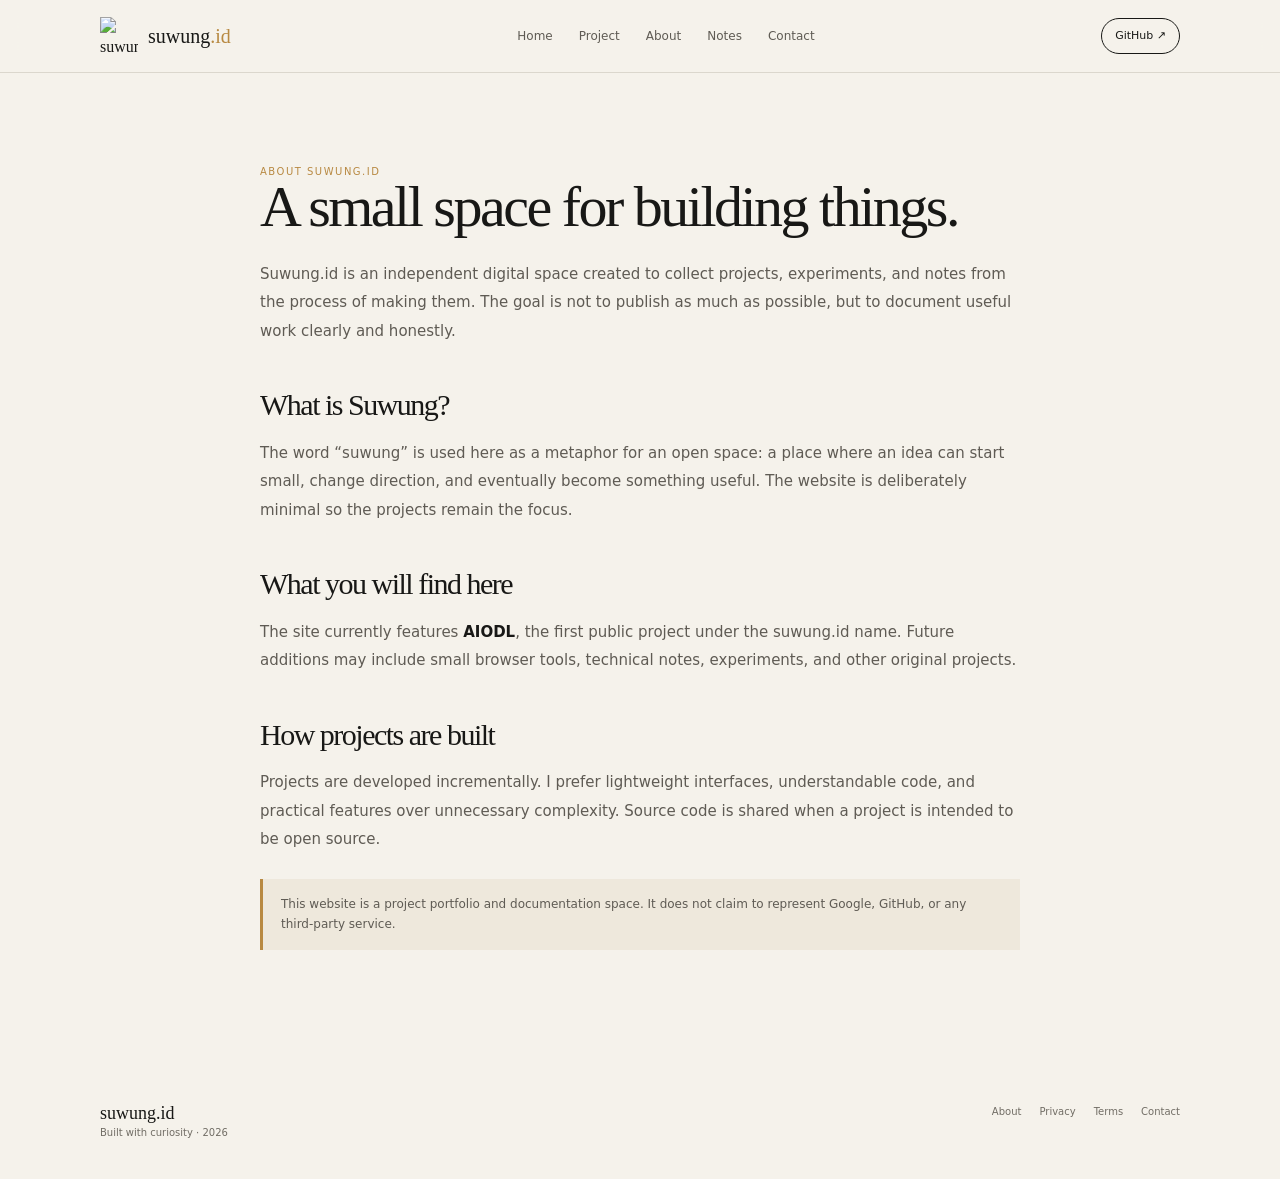
==== about.html @ a3c25878 "hehe" ====
<!doctype html>
<html lang="id">
<head>
<meta charset="utf-8"><meta name="viewport" content="width=device-width,initial-scale=1">
<meta name="description" content="Learn about suwung.id, its purpose, projects, and approach to building independent web projects.">
<meta name="robots" content="index,follow">
<meta name="theme-color" content="#f5f2eb">
<title>About — suwung.id</title>
<link rel="icon" type="image/png" href="assets/s-mark.png">
<link rel="stylesheet" href="assets/style.css">
</head>
<body>
<nav class="nav"><div class="wrap nav-in">
<a class="brand" href="index.html"><img src="assets/s-mark.png" alt="suwung.id"><span class="brand-name">suwung<span>.id</span></span></a>
<div class="links"><a href="index.html">Home</a><a href="index.html#project">Project</a><a href="about.html">About</a><a href="notes.html">Notes</a><a href="contact.html">Contact</a></div>
<a class="nav-btn" href="https://github.com/suwungdev" target="_blank" rel="noopener">GitHub ↗</a>
</div></nav>
<main>
<section class="section"><div class="wrap article">
<div class="article-meta">About suwung.id</div><h1>A small space for building things.</h1>
<p>Suwung.id is an independent digital space created to collect projects, experiments, and notes from the process of making them. The goal is not to publish as much as possible, but to document useful work clearly and honestly.</p>
<h2>What is Suwung?</h2><p>The word “suwung” is used here as a metaphor for an open space: a place where an idea can start small, change direction, and eventually become something useful. The website is deliberately minimal so the projects remain the focus.</p>
<h2>What you will find here</h2><p>The site currently features <strong>AIODL</strong>, the first public project under the suwung.id name. Future additions may include small browser tools, technical notes, experiments, and other original projects.</p>
<h2>How projects are built</h2><p>Projects are developed incrementally. I prefer lightweight interfaces, understandable code, and practical features over unnecessary complexity. Source code is shared when a project is intended to be open source.</p>
<div class="notice">This website is a project portfolio and documentation space. It does not claim to represent Google, GitHub, or any third-party service.</div>
</div></section>
</main>
<footer><div class="wrap foot"><div><div class="foot-brand">suwung.id</div><div>Built with curiosity · 2026</div></div><div class="foot-links"><a href="about.html">About</a><a href="privacy.html">Privacy</a><a href="terms.html">Terms</a><a href="contact.html">Contact</a></div></div></footer>
</body></html>
---- assets/style.css ----
:root{--bg:#f5f2eb;--paper:#fcfaf5;--ink:#181816;--muted:#716d65;--line:#d9d4ca;--gold:#b88942;--dark:#1b1a18;--white:#fffdf8;--serif:Georgia,"Times New Roman",serif;--sans:Inter,system-ui,-apple-system,BlinkMacSystemFont,"Segoe UI",sans-serif}
*{box-sizing:border-box}html{scroll-behavior:smooth}body{margin:0;background:var(--bg);color:var(--ink);font-family:var(--sans);line-height:1.7;-webkit-font-smoothing:antialiased}a{color:inherit;text-decoration:none}img{max-width:100%}.wrap{width:min(1080px,calc(100% - 36px));margin:auto}
.nav{position:sticky;top:0;z-index:20;background:rgba(245,242,235,.92);backdrop-filter:blur(14px);border-bottom:1px solid rgba(217,212,202,.9)}.nav-in{height:72px;display:flex;align-items:center;justify-content:space-between;gap:20px}.brand{display:flex;align-items:center;gap:10px;font-family:var(--serif)}.brand img{width:38px;height:38px;object-fit:contain}.brand-name{font-size:20px}.brand-name b{font-weight:500}.brand-name span{color:var(--gold)}.links{display:flex;gap:26px;color:#5f5b54;font-size:12px}.links a:hover{color:var(--ink)}.nav-btn{border:1px solid var(--ink);border-radius:999px;padding:8px 13px;font-size:11px}.nav-btn:hover{background:var(--ink);color:var(--white)}
.hero{padding:90px 0 105px;display:grid;grid-template-columns:1.08fr .92fr;gap:70px;align-items:center}.eyebrow,.kicker{font-size:9px;letter-spacing:2.5px;text-transform:uppercase;color:var(--gold);font-weight:700}.eyebrow{display:flex;align-items:center;gap:10px;margin-bottom:20px}.eyebrow:before{content:"";width:28px;height:1px;background:var(--gold)}h1,h2,h3{font-family:var(--serif);font-weight:500}h1{font-size:clamp(54px,7vw,84px);line-height:.93;letter-spacing:-4px;margin:0 0 26px}h1 em{font-style:italic;color:#6e6a62}.lead{font-size:15px;color:var(--muted);max-width:540px;line-height:1.85}.actions{display:flex;gap:10px;flex-wrap:wrap;margin-top:28px}.btn{display:inline-flex;align-items:center;justify-content:center;border:1px solid var(--ink);border-radius:999px;min-height:42px;padding:0 17px;font-size:11px}.btn.dark{background:var(--ink);color:var(--white)}.btn.light:hover{background:var(--white)}
.visual{height:455px;background:var(--dark);border-radius:220px 220px 20px 20px;position:relative;overflow:hidden}.visual:before{content:"";position:absolute;inset:0;background:radial-gradient(circle at 68% 27%,rgba(184,137,66,.24),transparent 24%)}.arch{position:absolute;width:62%;height:78%;left:19%;bottom:0;border:17px solid #2d2b27;border-bottom:0;border-radius:180px 180px 0 0}.arch:after{content:"";position:absolute;left:25%;right:25%;top:16%;bottom:0;background:linear-gradient(#d7cdbc,#8c8170)}.sun{position:absolute;width:54px;height:54px;border-radius:50%;background:#d6b878;right:20%;top:25%;box-shadow:0 0 55px rgba(214,184,120,.25)}.visual-label{position:absolute;bottom:22px;left:24px;color:#aaa49a;font-size:9px;letter-spacing:2px}
.section{padding:90px 0}.border{border-top:1px solid var(--line);border-bottom:1px solid var(--line)}h2{font-size:42px;line-height:1.05;letter-spacing:-1.5px;margin:8px 0 18px}.grid2{display:grid;grid-template-columns:.85fr 1.15fr;gap:90px}.serif-lead{font:500 27px/1.35 var(--serif);margin:0}.serif-lead em{color:var(--gold)}.muted{color:var(--muted);font-size:13px;line-height:1.85}.stats{display:flex;gap:40px;margin-top:30px}.stats strong{display:block;font:500 27px var(--serif)}.stats span{font-size:9px;text-transform:uppercase;letter-spacing:1.3px;color:var(--muted)}
.project{background:var(--dark);color:var(--white)}.project .muted{color:#aaa49a}.project-top{display:flex;align-items:end;justify-content:space-between;gap:30px;margin-bottom:30px}.project-top h2{margin:7px 0 0}.project-card{display:grid;grid-template-columns:1.1fr .9fr;border:1px solid #3b3833;border-radius:22px;overflow:hidden;background:#201f1c}.project-info{padding:42px}.number{font:13px var(--serif);color:#847c70}.project-title{font-size:45px;letter-spacing:-1.5px;margin:48px 0 12px}.project-title span{color:#d0ae76}.tags{display:flex;gap:7px;flex-wrap:wrap;margin-top:20px}.tag{font-size:9px;border:1px solid #4a463f;border-radius:999px;padding:4px 8px;color:#c8c0b4}.preview{min-height:380px;background:#131210;display:grid;place-items:center;padding:28px}.browser{width:min(100%,370px);border:1px solid #403c36;border-radius:12px;overflow:hidden}.browser-bar{height:27px;background:#24221f;border-bottom:1px solid #37332e;padding:0 10px;display:flex;align-items:center;gap:5px}.dot{width:6px;height:6px;border-radius:50%;background:#666}.screen{aspect-ratio:1.35;background:#f5f3ee;color:#181816;padding:27px 20px}.screen-logo{font:13px var(--serif);margin-bottom:35px}.screen-title{font:28px/.95 var(--serif)}.screen-line{width:65%;height:7px;border-radius:8px;background:#ddd7cc;margin-top:18px}.screen-btn{width:82px;height:25px;background:#181816;border-radius:20px;margin-top:20px}
.article{max-width:760px}.article h1{font-size:58px;letter-spacing:-2.5px}.article h2{font-size:30px;margin-top:44px}.article p,.article li{font-size:15px;color:#5f5b54;line-height:1.9}.article strong{color:var(--ink)}.article ul{padding-left:22px}.article-meta{color:var(--gold);font-size:10px;text-transform:uppercase;letter-spacing:1.5px}
.cards{display:grid;grid-template-columns:repeat(2,1fr);gap:14px}.card{border:1px solid var(--line);background:var(--paper);border-radius:16px;padding:24px}.card h3{font-size:24px;margin:6px 0}.card p{font-size:12px;color:var(--muted);margin:0}.card:hover{border-color:#bca982}
.notice{border-left:3px solid var(--gold);padding:15px 18px;background:#eee8dc;color:#5f5b54;font-size:12px;margin:25px 0}
footer{padding:38px 0}.foot{display:flex;justify-content:space-between;gap:20px;color:var(--muted);font-size:10px}.foot-brand{font:18px var(--serif);color:var(--ink)}.foot-links{display:flex;gap:18px}.foot-links a:hover{color:var(--ink)}
@media(max-width:850px){.links{display:none}.hero{grid-template-columns:1fr;gap:45px;padding:65px 0 75px}.visual{height:360px;max-width:620px;width:100%;margin:auto}.grid2{grid-template-columns:1fr;gap:35px}.project-card{grid-template-columns:1fr}.preview{min-height:300px}}
@media(max-width:560px){.wrap{width:calc(100% - 28px)}.nav-in{height:66px}.brand img{width:35px;height:35px}.brand-name{font-size:19px}.nav-btn{display:none}.hero{padding:55px 0 68px}h1{font-size:53px;letter-spacing:-3px}.lead{font-size:13px}.visual{height:320px;border-radius:165px 165px 18px 18px}.section{padding:70px 0}h2{font-size:36px}.serif-lead{font-size:24px}.stats{gap:24px}.project-info{padding:27px 23px}.project-title{font-size:38px;margin-top:40px}.preview{min-height:260px;padding:20px}.article h1{font-size:44px}.article h2{font-size:27px}.article p,.article li{font-size:14px}.cards{grid-template-columns:1fr}.foot{display:block}.foot-links{margin-top:15px}}
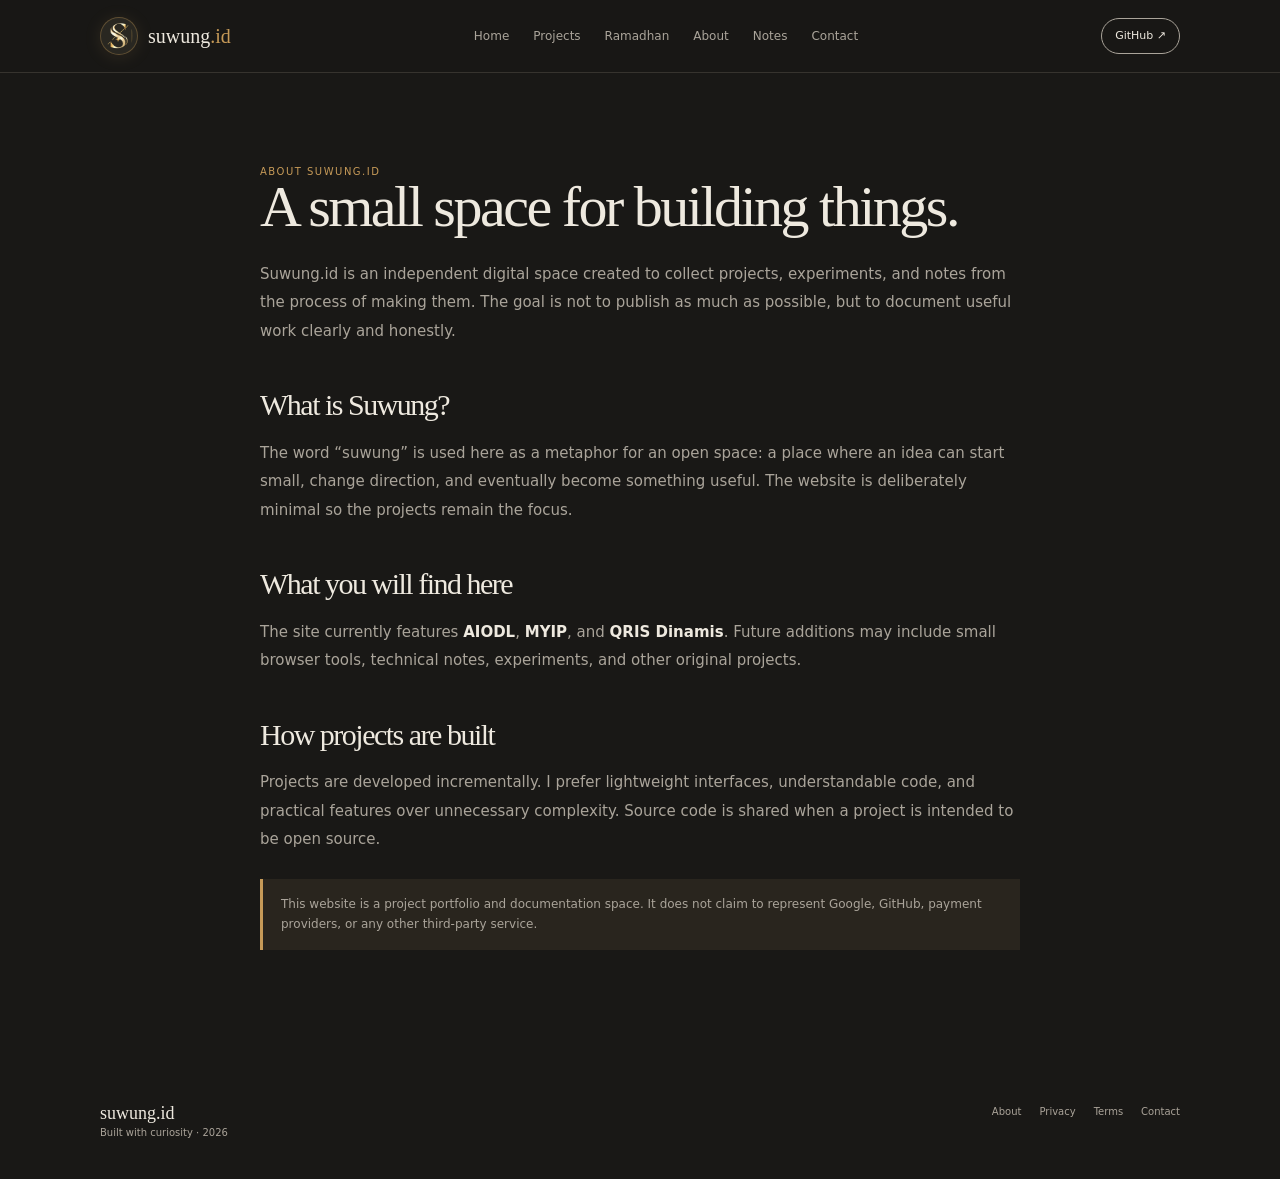
==== commit 1c41a0a9: "update projects and ramadhan 2027" ====
--- a/about.html
+++ b/about.html
@@ -1,10 +1,12 @@
 <!doctype html>
 <html lang="id">
 <head>
-<meta charset="utf-8"><meta name="viewport" content="width=device-width,initial-scale=1">
-<meta name="description" content="Learn about suwung.id, its purpose, projects, and approach to building independent web projects.">
+<meta charset="utf-8">
+<meta name="viewport" content="width=device-width,initial-scale=1">
+<meta name="description" content="About Suwung.id, an independent space for projects, experiments, and technical notes.">
 <meta name="robots" content="index,follow">
-<meta name="theme-color" content="#f5f2eb">
+<meta name="google-adsense-account" content="ca-pub-9232296321250001">
+<meta name="theme-color" content="#191816">
 <title>About — suwung.id</title>
 <link rel="icon" type="image/png" href="assets/s-mark.png">
 <link rel="stylesheet" href="assets/style.css">
@@ -12,18 +14,23 @@
 <body>
 <nav class="nav"><div class="wrap nav-in">
 <a class="brand" href="index.html"><img src="assets/s-mark.png" alt="suwung.id"><span class="brand-name">suwung<span>.id</span></span></a>
-<div class="links"><a href="index.html">Home</a><a href="index.html#project">Project</a><a href="about.html">About</a><a href="notes.html">Notes</a><a href="contact.html">Contact</a></div>
-<a class="nav-btn" href="https://github.com/suwungdev" target="_blank" rel="noopener">GitHub ↗</a>
+<div class="links"><a href="index.html">Home</a><a href="index.html#project">Projects</a><a href="ramadhan-2027.html">Ramadhan</a><a href="about.html">About</a><a href="notes.html">Notes</a><a href="contact.html">Contact</a></div>
+<a class="nav-btn" href="https://github.com/suwungdev" target="_blank" rel="noopener noreferrer">GitHub ↗</a>
 </div></nav>
 <main>
 <section class="section"><div class="wrap article">
-<div class="article-meta">About suwung.id</div><h1>A small space for building things.</h1>
+<div class="article-meta">About suwung.id</div>
+<h1>A small space for building things.</h1>
 <p>Suwung.id is an independent digital space created to collect projects, experiments, and notes from the process of making them. The goal is not to publish as much as possible, but to document useful work clearly and honestly.</p>
-<h2>What is Suwung?</h2><p>The word “suwung” is used here as a metaphor for an open space: a place where an idea can start small, change direction, and eventually become something useful. The website is deliberately minimal so the projects remain the focus.</p>
-<h2>What you will find here</h2><p>The site currently features <strong>AIODL</strong>, the first public project under the suwung.id name. Future additions may include small browser tools, technical notes, experiments, and other original projects.</p>
-<h2>How projects are built</h2><p>Projects are developed incrementally. I prefer lightweight interfaces, understandable code, and practical features over unnecessary complexity. Source code is shared when a project is intended to be open source.</p>
-<div class="notice">This website is a project portfolio and documentation space. It does not claim to represent Google, GitHub, or any third-party service.</div>
+<h2>What is Suwung?</h2>
+<p>The word “suwung” is used here as a metaphor for an open space: a place where an idea can start small, change direction, and eventually become something useful. The website is deliberately minimal so the projects remain the focus.</p>
+<h2>What you will find here</h2>
+<p>The site currently features <strong>AIODL</strong>, <strong>MYIP</strong>, and <strong>QRIS Dinamis</strong>. Future additions may include small browser tools, technical notes, experiments, and other original projects.</p>
+<h2>How projects are built</h2>
+<p>Projects are developed incrementally. I prefer lightweight interfaces, understandable code, and practical features over unnecessary complexity. Source code is shared when a project is intended to be open source.</p>
+<div class="notice">This website is a project portfolio and documentation space. It does not claim to represent Google, GitHub, payment providers, or any other third-party service.</div>
 </div></section>
 </main>
 <footer><div class="wrap foot"><div><div class="foot-brand">suwung.id</div><div>Built with curiosity · 2026</div></div><div class="foot-links"><a href="about.html">About</a><a href="privacy.html">Privacy</a><a href="terms.html">Terms</a><a href="contact.html">Contact</a></div></div></footer>
-</body></html>+</body>
+</html>
--- a/assets/style.css
+++ b/assets/style.css
@@ -1,14 +1,705 @@
-
-:root{--bg:#f5f2eb;--paper:#fcfaf5;--ink:#181816;--muted:#716d65;--line:#d9d4ca;--gold:#b88942;--dark:#1b1a18;--white:#fffdf8;--serif:Georgia,"Times New Roman",serif;--sans:Inter,system-ui,-apple-system,BlinkMacSystemFont,"Segoe UI",sans-serif}
-*{box-sizing:border-box}html{scroll-behavior:smooth}body{margin:0;background:var(--bg);color:var(--ink);font-family:var(--sans);line-height:1.7;-webkit-font-smoothing:antialiased}a{color:inherit;text-decoration:none}img{max-width:100%}.wrap{width:min(1080px,calc(100% - 36px));margin:auto}
-.nav{position:sticky;top:0;z-index:20;background:rgba(245,242,235,.92);backdrop-filter:blur(14px);border-bottom:1px solid rgba(217,212,202,.9)}.nav-in{height:72px;display:flex;align-items:center;justify-content:space-between;gap:20px}.brand{display:flex;align-items:center;gap:10px;font-family:var(--serif)}.brand img{width:38px;height:38px;object-fit:contain}.brand-name{font-size:20px}.brand-name b{font-weight:500}.brand-name span{color:var(--gold)}.links{display:flex;gap:26px;color:#5f5b54;font-size:12px}.links a:hover{color:var(--ink)}.nav-btn{border:1px solid var(--ink);border-radius:999px;padding:8px 13px;font-size:11px}.nav-btn:hover{background:var(--ink);color:var(--white)}
-.hero{padding:90px 0 105px;display:grid;grid-template-columns:1.08fr .92fr;gap:70px;align-items:center}.eyebrow,.kicker{font-size:9px;letter-spacing:2.5px;text-transform:uppercase;color:var(--gold);font-weight:700}.eyebrow{display:flex;align-items:center;gap:10px;margin-bottom:20px}.eyebrow:before{content:"";width:28px;height:1px;background:var(--gold)}h1,h2,h3{font-family:var(--serif);font-weight:500}h1{font-size:clamp(54px,7vw,84px);line-height:.93;letter-spacing:-4px;margin:0 0 26px}h1 em{font-style:italic;color:#6e6a62}.lead{font-size:15px;color:var(--muted);max-width:540px;line-height:1.85}.actions{display:flex;gap:10px;flex-wrap:wrap;margin-top:28px}.btn{display:inline-flex;align-items:center;justify-content:center;border:1px solid var(--ink);border-radius:999px;min-height:42px;padding:0 17px;font-size:11px}.btn.dark{background:var(--ink);color:var(--white)}.btn.light:hover{background:var(--white)}
-.visual{height:455px;background:var(--dark);border-radius:220px 220px 20px 20px;position:relative;overflow:hidden}.visual:before{content:"";position:absolute;inset:0;background:radial-gradient(circle at 68% 27%,rgba(184,137,66,.24),transparent 24%)}.arch{position:absolute;width:62%;height:78%;left:19%;bottom:0;border:17px solid #2d2b27;border-bottom:0;border-radius:180px 180px 0 0}.arch:after{content:"";position:absolute;left:25%;right:25%;top:16%;bottom:0;background:linear-gradient(#d7cdbc,#8c8170)}.sun{position:absolute;width:54px;height:54px;border-radius:50%;background:#d6b878;right:20%;top:25%;box-shadow:0 0 55px rgba(214,184,120,.25)}.visual-label{position:absolute;bottom:22px;left:24px;color:#aaa49a;font-size:9px;letter-spacing:2px}
-.section{padding:90px 0}.border{border-top:1px solid var(--line);border-bottom:1px solid var(--line)}h2{font-size:42px;line-height:1.05;letter-spacing:-1.5px;margin:8px 0 18px}.grid2{display:grid;grid-template-columns:.85fr 1.15fr;gap:90px}.serif-lead{font:500 27px/1.35 var(--serif);margin:0}.serif-lead em{color:var(--gold)}.muted{color:var(--muted);font-size:13px;line-height:1.85}.stats{display:flex;gap:40px;margin-top:30px}.stats strong{display:block;font:500 27px var(--serif)}.stats span{font-size:9px;text-transform:uppercase;letter-spacing:1.3px;color:var(--muted)}
-.project{background:var(--dark);color:var(--white)}.project .muted{color:#aaa49a}.project-top{display:flex;align-items:end;justify-content:space-between;gap:30px;margin-bottom:30px}.project-top h2{margin:7px 0 0}.project-card{display:grid;grid-template-columns:1.1fr .9fr;border:1px solid #3b3833;border-radius:22px;overflow:hidden;background:#201f1c}.project-info{padding:42px}.number{font:13px var(--serif);color:#847c70}.project-title{font-size:45px;letter-spacing:-1.5px;margin:48px 0 12px}.project-title span{color:#d0ae76}.tags{display:flex;gap:7px;flex-wrap:wrap;margin-top:20px}.tag{font-size:9px;border:1px solid #4a463f;border-radius:999px;padding:4px 8px;color:#c8c0b4}.preview{min-height:380px;background:#131210;display:grid;place-items:center;padding:28px}.browser{width:min(100%,370px);border:1px solid #403c36;border-radius:12px;overflow:hidden}.browser-bar{height:27px;background:#24221f;border-bottom:1px solid #37332e;padding:0 10px;display:flex;align-items:center;gap:5px}.dot{width:6px;height:6px;border-radius:50%;background:#666}.screen{aspect-ratio:1.35;background:#f5f3ee;color:#181816;padding:27px 20px}.screen-logo{font:13px var(--serif);margin-bottom:35px}.screen-title{font:28px/.95 var(--serif)}.screen-line{width:65%;height:7px;border-radius:8px;background:#ddd7cc;margin-top:18px}.screen-btn{width:82px;height:25px;background:#181816;border-radius:20px;margin-top:20px}
-.article{max-width:760px}.article h1{font-size:58px;letter-spacing:-2.5px}.article h2{font-size:30px;margin-top:44px}.article p,.article li{font-size:15px;color:#5f5b54;line-height:1.9}.article strong{color:var(--ink)}.article ul{padding-left:22px}.article-meta{color:var(--gold);font-size:10px;text-transform:uppercase;letter-spacing:1.5px}
-.cards{display:grid;grid-template-columns:repeat(2,1fr);gap:14px}.card{border:1px solid var(--line);background:var(--paper);border-radius:16px;padding:24px}.card h3{font-size:24px;margin:6px 0}.card p{font-size:12px;color:var(--muted);margin:0}.card:hover{border-color:#bca982}
-.notice{border-left:3px solid var(--gold);padding:15px 18px;background:#eee8dc;color:#5f5b54;font-size:12px;margin:25px 0}
-footer{padding:38px 0}.foot{display:flex;justify-content:space-between;gap:20px;color:var(--muted);font-size:10px}.foot-brand{font:18px var(--serif);color:var(--ink)}.foot-links{display:flex;gap:18px}.foot-links a:hover{color:var(--ink)}
-@media(max-width:850px){.links{display:none}.hero{grid-template-columns:1fr;gap:45px;padding:65px 0 75px}.visual{height:360px;max-width:620px;width:100%;margin:auto}.grid2{grid-template-columns:1fr;gap:35px}.project-card{grid-template-columns:1fr}.preview{min-height:300px}}
-@media(max-width:560px){.wrap{width:calc(100% - 28px)}.nav-in{height:66px}.brand img{width:35px;height:35px}.brand-name{font-size:19px}.nav-btn{display:none}.hero{padding:55px 0 68px}h1{font-size:53px;letter-spacing:-3px}.lead{font-size:13px}.visual{height:320px;border-radius:165px 165px 18px 18px}.section{padding:70px 0}h2{font-size:36px}.serif-lead{font-size:24px}.stats{gap:24px}.project-info{padding:27px 23px}.project-title{font-size:38px;margin-top:40px}.preview{min-height:260px;padding:20px}.article h1{font-size:44px}.article h2{font-size:27px}.article p,.article li{font-size:14px}.cards{grid-template-columns:1fr}.foot{display:block}.foot-links{margin-top:15px}}
+:root {
+  --bg: #191816;
+  --paper: #211f1b;
+  --ink: #eee9df;
+  --muted: #aaa399;
+  --line: #3a3731;
+  --gold: #c69a58;
+  --dark: #24221e;
+  --white: #f4efe5;
+  --serif: Georgia, "Times New Roman", serif;
+  --sans: Inter, system-ui, -apple-system, BlinkMacSystemFont, "Segoe UI",
+    sans-serif;
+}
+* {
+  box-sizing: border-box;
+}
+html {
+  scroll-behavior: smooth;
+}
+body {
+  margin: 0;
+  background: var(--bg);
+  color: var(--ink);
+  font-family: var(--sans);
+  line-height: 1.7;
+  -webkit-font-smoothing: antialiased;
+}
+a {
+  color: inherit;
+  text-decoration: none;
+}
+img {
+  max-width: 100%;
+}
+.wrap {
+  width: min(1080px, calc(100% - 36px));
+  margin: auto;
+}
+.nav {
+  position: sticky;
+  top: 0;
+  z-index: 20;
+  background: rgba(25, 24, 22, 0.94);
+  backdrop-filter: blur(14px);
+  border-bottom: 1px solid rgba(58, 55, 49, 0.9);
+}
+.nav-in {
+  height: 72px;
+  display: flex;
+  align-items: center;
+  justify-content: space-between;
+  gap: 20px;
+}
+.brand {
+  display: flex;
+  align-items: center;
+  gap: 10px;
+  font-family: var(--serif);
+}
+.brand img{
+  width:38px;
+  height:38px;
+  object-fit:contain;
+  padding:4px;
+  border:1px solid rgba(198,154,88,.35);
+  border-radius:50%;
+  background:#292721;
+  filter:drop-shadow(0 2px 8px rgba(198,154,88,.12))
+}
+.brand-name {
+  
+  
+  font-size: 20px;
+}
+.brand-name b {
+  font-weight: 500;
+}
+.brand-name span {
+  color: var(--gold);
+}
+.links {
+  display: flex;
+  gap: 24px;
+  color: #aaa49a;
+  font-size: 12px;
+}
+.links a:hover {
+  color: var(--ink);
+}
+.nav-btn {
+  border: 1px solid #aaa49a;
+  border-radius: 999px;
+  padding: 8px 13px;
+  font-size: 11px;
+}
+.nav-btn:hover {
+  background: var(--ink);
+  color: #1a1917;
+}
+.hero {
+  padding: 90px 0 105px;
+  display: grid;
+  grid-template-columns: 1.08fr 0.92fr;
+  gap: 70px;
+  align-items: center;
+}
+.eyebrow,
+.kicker {
+  font-size: 9px;
+  letter-spacing: 2.5px;
+  text-transform: uppercase;
+  color: var(--gold);
+  font-weight: 700;
+}
+.eyebrow {
+  display: flex;
+  align-items: center;
+  gap: 10px;
+  margin-bottom: 20px;
+}
+.eyebrow:before {
+  content: "";
+  width: 28px;
+  height: 1px;
+  background: var(--gold);
+}
+h1,
+h2,
+h3 {
+  font-family: var(--serif);
+  font-weight: 500;
+}
+h1 {
+  font-size: clamp(54px, 7vw, 84px);
+  line-height: 0.93;
+  letter-spacing: -4px;
+  margin: 0 0 26px;
+}
+h1 em {
+  font-style: italic;
+  color: #a59f94;
+}
+.lead {
+  font-size: 15px;
+  color: var(--muted);
+  max-width: 540px;
+  line-height: 1.85;
+}
+.actions {
+  display: flex;
+  gap: 10px;
+  flex-wrap: wrap;
+  margin-top: 28px;
+}
+.btn {
+  display: inline-flex;
+  align-items: center;
+  justify-content: center;
+  border: 1px solid var(--ink);
+  border-radius: 999px;
+  min-height: 42px;
+  padding: 0 17px;
+  font-size: 11px;
+  transition: 0.18s ease;
+}
+.btn.dark {
+  background: var(--ink);
+  color: #1b1a18;
+}
+.btn.dark:hover {
+  background: var(--gold);
+  border-color: var(--gold);
+}
+.btn.light {
+  background: transparent;
+  color: var(--ink);
+}
+.btn.light:hover {
+  background: var(--paper);
+}
+.visual {
+  height: 455px;
+  background: #24221e;
+  border-radius: 220px 220px 20px 20px;
+  position: relative;
+  overflow: hidden;
+}
+.visual:before {
+  content: "";
+  position: absolute;
+  inset: 0;
+  background: radial-gradient(
+    circle at 68% 27%,
+    rgba(198, 154, 88, 0.2),
+    transparent 24%
+  );
+}
+.arch {
+  position: absolute;
+  width: 62%;
+  height: 78%;
+  left: 19%;
+  bottom: 0;
+  border: 17px solid #37332c;
+  border-bottom: 0;
+  border-radius: 180px 180px 0 0;
+}
+.arch:after {
+  content: "";
+  position: absolute;
+  left: 25%;
+  right: 25%;
+  top: 16%;
+  bottom: 0;
+  background: linear-gradient(#857b6b, #4d463c);
+}
+.sun {
+  position: absolute;
+  width: 54px;
+  height: 54px;
+  border-radius: 50%;
+  background: #d6b878;
+  right: 20%;
+  top: 25%;
+  box-shadow: 0 0 55px rgba(214, 184, 120, 0.2);
+}
+.visual-label {
+  position: absolute;
+  bottom: 22px;
+  left: 24px;
+  color: #918b81;
+  font-size: 9px;
+  letter-spacing: 2px;
+}
+.section {
+  padding: 90px 0;
+}
+.border {
+  border-top: 1px solid var(--line);
+  border-bottom: 1px solid var(--line);
+}
+h2 {
+  font-size: 42px;
+  line-height: 1.05;
+  letter-spacing: -1.5px;
+  margin: 8px 0 18px;
+}
+.grid2 {
+  display: grid;
+  grid-template-columns: 0.85fr 1.15fr;
+  gap: 90px;
+}
+.serif-lead {
+  font: 500 27px/1.35 var(--serif);
+  margin: 0;
+}
+.serif-lead em {
+  color: var(--gold);
+}
+.muted {
+  color: var(--muted);
+  font-size: 13px;
+  line-height: 1.85;
+}
+.stats {
+  display: flex;
+  gap: 40px;
+  margin-top: 30px;
+}
+.stats strong {
+  display: block;
+  font: 500 27px var(--serif);
+}
+.stats span {
+  font-size: 9px;
+  text-transform: uppercase;
+  letter-spacing: 1.3px;
+  color: var(--muted);
+}
+.project {
+  background: var(--dark);
+  color: var(--white);
+}
+.project .muted {
+  color: #aaa49a;
+}
+.project-top {
+  display: flex;
+  align-items: end;
+  justify-content: space-between;
+  gap: 30px;
+  margin-bottom: 30px;
+}
+.project-top h2 {
+  margin: 7px 0 0;
+}
+.project-card {
+  display: grid;
+  grid-template-columns: 1.1fr 0.9fr;
+  border: 1px solid #413d36;
+  border-radius: 22px;
+  overflow: hidden;
+  background: #292721;
+  margin-bottom: 18px;
+}
+.project-card:last-child {
+  margin-bottom: 0;
+}
+.project-info {
+  padding: 42px;
+}
+.number {
+  font: 13px var(--serif);
+  color: #91897c;
+}
+.project-title {
+  font-size: 45px;
+  letter-spacing: -1.5px;
+  margin: 48px 0 12px;
+}
+.project-title span {
+  color: #d0ae76;
+}
+.tags {
+  display: flex;
+  gap: 7px;
+  flex-wrap: wrap;
+  margin-top: 20px;
+}
+.tag {
+  font-size: 9px;
+  border: 1px solid #514c43;
+  border-radius: 999px;
+  padding: 4px 8px;
+  color: #c8c0b4;
+}
+.preview {
+  min-height: 380px;
+  background: #171613;
+  display: grid;
+  place-items: center;
+  padding: 28px;
+}
+.browser {
+  width: min(100%, 370px);
+  border: 1px solid #403c36;
+  border-radius: 12px;
+  overflow: hidden;
+  box-shadow: 0 18px 50px rgba(0, 0, 0, 0.25);
+}
+.browser-bar {
+  height: 27px;
+  background: #2b2925;
+  border-bottom: 1px solid #37332e;
+  padding: 0 10px;
+  display: flex;
+  align-items: center;
+  gap: 5px;
+}
+.dot {
+  width: 6px;
+  height: 6px;
+  border-radius: 50%;
+  background: #666;
+}
+.screen {
+  aspect-ratio: 1.35;
+  background: #dcd7cc;
+  color: #181816;
+  padding: 27px 20px;
+}
+.screen-logo {
+  font: 13px var(--serif);
+  margin-bottom: 35px;
+}
+.screen-title {
+  font: 28px/0.95 var(--serif);
+}
+.screen-line {
+  width: 65%;
+  height: 7px;
+  border-radius: 8px;
+  background: #bdb6a9;
+  margin-top: 18px;
+}
+.screen-btn {
+  width: 82px;
+  height: 25px;
+  background: #181816;
+  border-radius: 20px;
+  margin-top: 20px;
+}
+.article {
+  max-width: 760px;
+}
+.article h1 {
+  font-size: 58px;
+  letter-spacing: -2.5px;
+}
+.article h2 {
+  font-size: 30px;
+  margin-top: 44px;
+}
+.article p,
+.article li {
+  font-size: 15px;
+  color: #aaa49a;
+  line-height: 1.9;
+}
+.article strong {
+  color: var(--ink);
+}
+.article ul {
+  padding-left: 22px;
+}
+.article-meta {
+  color: var(--gold);
+  font-size: 10px;
+  text-transform: uppercase;
+  letter-spacing: 1.5px;
+}
+.cards {
+  display: grid;
+  grid-template-columns: repeat(2, 1fr);
+  gap: 14px;
+}
+.card {
+  border: 1px solid var(--line);
+  background: var(--paper);
+  border-radius: 16px;
+  padding: 24px;
+  transition: 0.18s ease;
+}
+.card h3 {
+  font-size: 24px;
+  margin: 6px 0;
+}
+.card p {
+  font-size: 12px;
+  color: var(--muted);
+  margin: 0;
+}
+.card:hover {
+  border-color: #8e7045;
+  transform: translateY(-2px);
+}
+.notice {
+  border-left: 3px solid var(--gold);
+  padding: 15px 18px;
+  background: #29251e;
+  color: #aaa49a;
+  font-size: 12px;
+  margin: 25px 0;
+}
+footer {
+  padding: 38px 0;
+}
+.foot {
+  display: flex;
+  justify-content: space-between;
+  gap: 20px;
+  color: var(--muted);
+  font-size: 10px;
+}
+.foot-brand {
+  font: 18px var(--serif);
+  color: var(--ink);
+}
+.foot-links {
+  display: flex;
+  gap: 18px;
+}
+.foot-links a:hover {
+  color: var(--ink);
+}
+.ramadan-page {
+  min-height: 100vh;
+}
+.ramadan-hero {
+  padding: 90px 0 70px;
+  text-align: center;
+}
+.ramadan-eyebrow {
+  color: var(--gold);
+  font-size: 9px;
+  letter-spacing: 3px;
+  text-transform: uppercase;
+  font-weight: 700;
+}
+.ramadan-title {
+  font: 500 clamp(48px, 8vw, 82px) / 0.95 var(--serif);
+  letter-spacing: -4px;
+  margin: 18px auto;
+  max-width: 850px;
+}
+.ramadan-title em {
+  color: #c6a66f;
+}
+.ramadan-subtitle {
+  max-width: 600px;
+  margin: auto;
+  color: var(--muted);
+  font-size: 14px;
+  line-height: 1.9;
+}
+.countdown-grid {
+  display: grid;
+  grid-template-columns: repeat(4, 1fr);
+  gap: 12px;
+  margin-top: 45px;
+}
+.count-box {
+  background: #211f1b;
+  border: 1px solid #403b34;
+  border-radius: 16px;
+  padding: 25px 12px;
+}
+.count-number {
+  display: block;
+  font: 500 clamp(32px, 5vw, 54px) / 1 var(--serif);
+  color: var(--white);
+}
+.count-label {
+  display: block;
+  margin-top: 8px;
+  color: #888177;
+  font-size: 8px;
+  letter-spacing: 2px;
+  text-transform: uppercase;
+}
+.ramadan-date {
+  margin-top: 18px;
+  color: #898278;
+  font-size: 10px;
+  letter-spacing: 1px;
+}
+.ramadan-events {
+  border-top: 1px solid var(--line);
+  margin-top: 30px;
+}
+.event {
+  display: grid;
+  grid-template-columns: 90px 1fr auto;
+  align-items: center;
+  gap: 25px;
+  padding: 28px 0;
+  border-bottom: 1px solid var(--line);
+}
+.event-number {
+  color: var(--gold);
+  font: 13px var(--serif);
+}
+.event-name {
+  font: 500 25px var(--serif);
+}
+.event-date {
+  color: var(--muted);
+  font-size: 10px;
+  text-align: right;
+}
+.event-countdown {
+  color: var(--gold);
+  font-size: 10px;
+  margin-top: 5px;
+}
+.ramadan-note {
+  margin-top: 50px;
+  padding: 25px;
+  background: #211f1b;
+  border: 1px solid #3b3730;
+  border-radius: 16px;
+  color: #979087;
+  font-size: 11px;
+  line-height: 1.8;
+}
+@media (max-width: 850px) {
+  .links {
+    display: none;
+  }
+  .hero {
+    grid-template-columns: 1fr;
+    gap: 45px;
+    padding: 65px 0 75px;
+  }
+  .visual {
+    height: 360px;
+    max-width: 620px;
+    width: 100%;
+    margin: auto;
+  }
+  .grid2 {
+    grid-template-columns: 1fr;
+    gap: 35px;
+  }
+  .project-card {
+    grid-template-columns: 1fr;
+  }
+  .preview {
+    min-height: 300px;
+  }
+  .project-top {
+    display: block;
+  }
+  .project-top .muted {
+    margin-top: 20px;
+  }
+}
+@media (max-width: 560px) {
+  .wrap {
+    width: calc(100% - 28px);
+  }
+  .nav-in {
+    height: 66px;
+  }
+  .brand img {
+    width: 35px;
+    height: 35px;
+  }
+  .brand-name {
+    font-size: 19px;
+  }
+  .nav-btn {
+    display: none;
+  }
+  .hero {
+    padding: 55px 0 68px;
+  }
+  h1 {
+    font-size: 53px;
+    letter-spacing: -3px;
+  }
+  .lead {
+    font-size: 13px;
+  }
+  .visual {
+    height: 320px;
+    border-radius: 165px 165px 18px 18px;
+  }
+  .section {
+    padding: 70px 0;
+  }
+  h2 {
+    font-size: 36px;
+  }
+  .serif-lead {
+    font-size: 24px;
+  }
+  .stats {
+    gap: 24px;
+  }
+  .project-info {
+    padding: 27px 23px;
+  }
+  .project-title {
+    font-size: 38px;
+    margin-top: 40px;
+  }
+  .preview {
+    min-height: 260px;
+    padding: 20px;
+  }
+  .article h1 {
+    font-size: 44px;
+  }
+  .article h2 {
+    font-size: 27px;
+  }
+  .article p,
+  .article li {
+    font-size: 14px;
+  }
+  .cards {
+    grid-template-columns: 1fr;
+  }
+  .foot {
+    display: block;
+  }
+  .foot-links {
+    margin-top: 15px;
+  }
+  .countdown-grid {
+    grid-template-columns: repeat(2, 1fr);
+  }
+  .ramadan-hero {
+    padding: 65px 0 50px;
+  }
+  .ramadan-title {
+    font-size: 50px;
+    letter-spacing: -3px;
+  }
+  .ramadan-subtitle {
+    font-size: 12px;
+  }
+  .event {
+    grid-template-columns: 50px 1fr;
+    gap: 12px;
+  }
+  .event-date {
+    grid-column: 2;
+    text-align: left;
+  }
+  .event-name {
+    font-size: 21px;
+  }
+}
